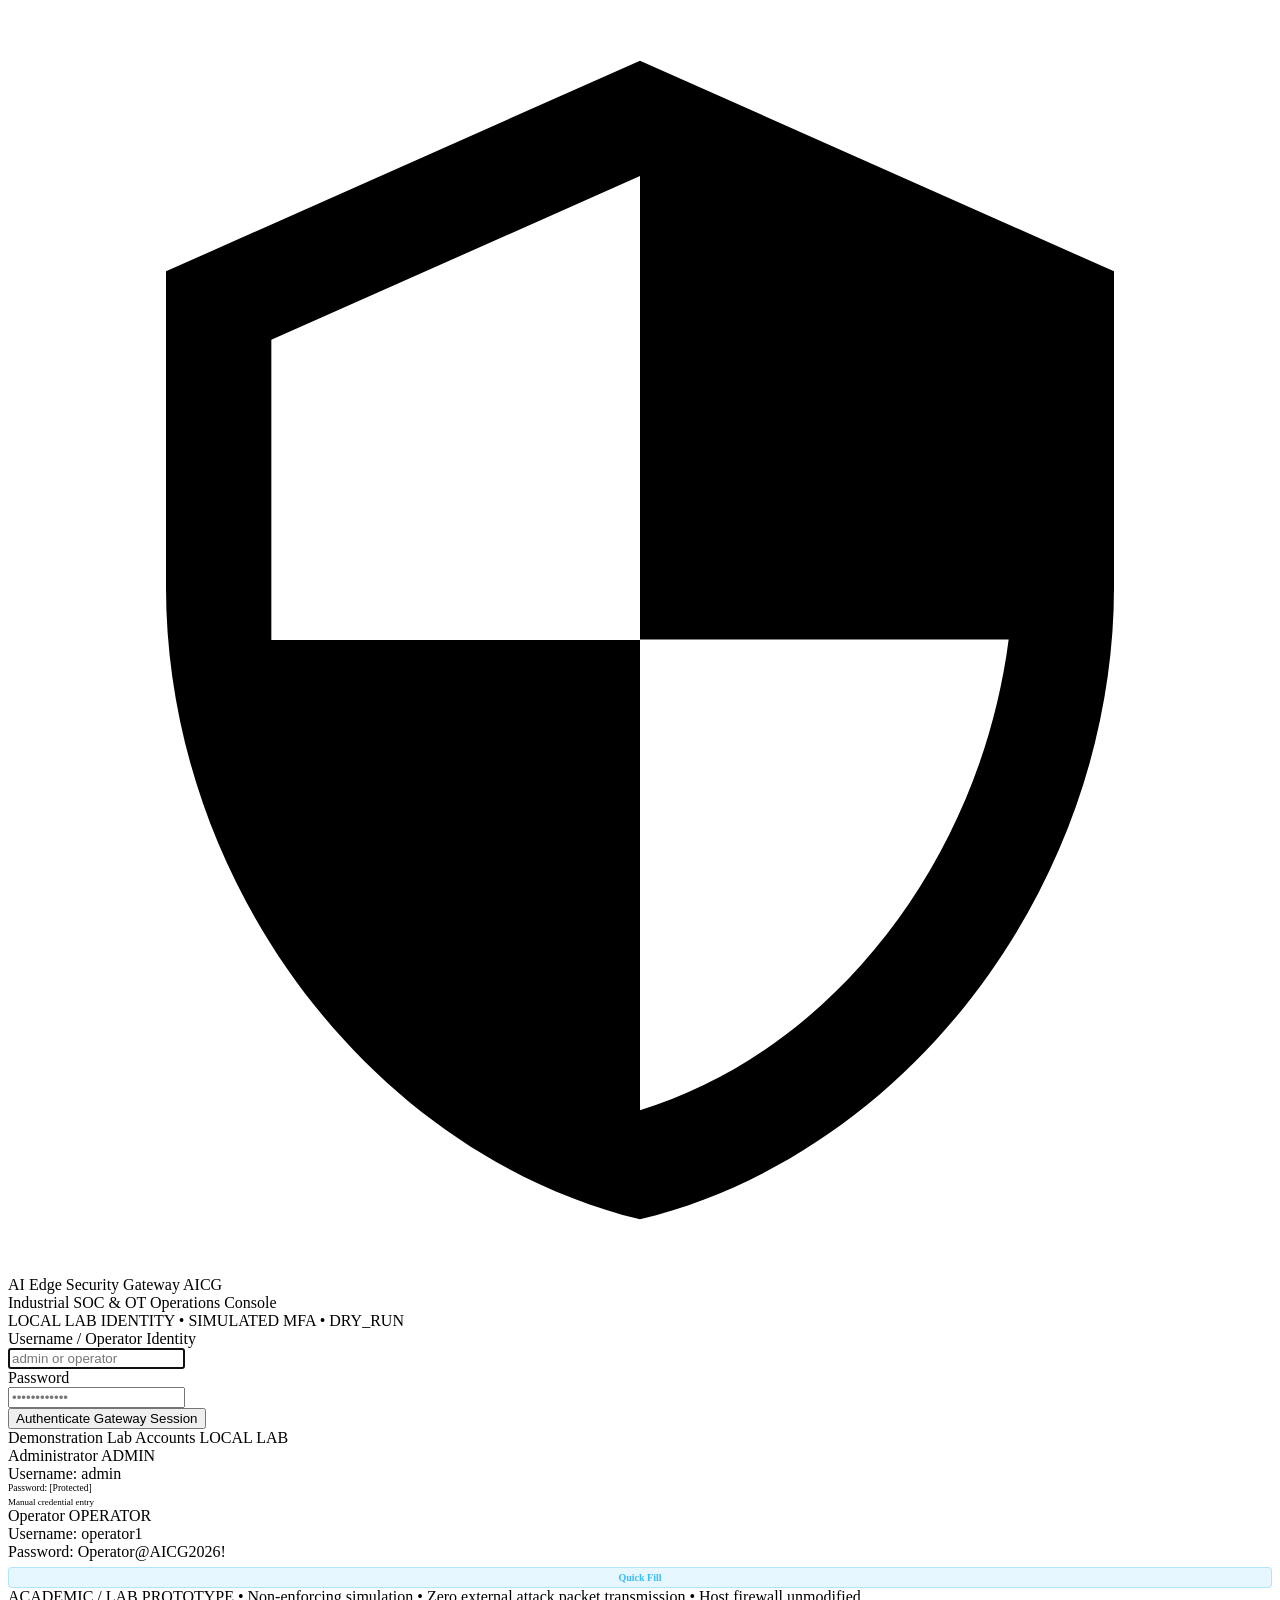
==== frontend/templates/login.html @ eabc94df "fix(auth): update login demonstration accounts with verified operator1 credentials and protect admin" ====
<!DOCTYPE html>
<html lang="en">
<head>
    <meta charset="UTF-8">
    <meta name="viewport" content="width=device-width, initial-scale=1.0">
    <title>AI Edge Security Gateway • AICG Administrative Login</title>
    <link rel="stylesheet" href="/static/css/dashboard.css">
    <link rel="icon" type="image/svg+xml" href="data:image/svg+xml,%3Csvg xmlns='http://www.w3.org/2000/svg' viewBox='0 0 24 24' fill='%2338bdf8'%3E%3Cpath d='M12 1L3 5v6c0 5.55 3.84 10.74 9 12 5.16-1.26 9-6.45 9-12V5l-9-4zm0 10.99h7c-.53 4.12-3.28 7.79-7 8.94V12H5V6.3l7-3.11v8.8z'/%3E%3C/svg%3E">
    <style>
        .btn-quick-fill-action {
            margin-top: 6px;
            padding: 4px 8px;
            background: rgba(56, 189, 248, 0.12);
            color: var(--cyan, #38bdf8);
            border: 1px solid rgba(56, 189, 248, 0.3);
            border-radius: var(--radius-sm, 4px);
            font-family: var(--font-sans);
            font-size: 10px;
            font-weight: 600;
            cursor: pointer;
            text-align: center;
            width: 100%;
            transition: background 0.15s ease, border-color 0.15s ease, color 0.15s ease;
        }
        .btn-quick-fill-action:hover {
            background: rgba(56, 189, 248, 0.22);
            border-color: rgba(56, 189, 248, 0.6);
            color: #ffffff;
        }
    </style>
</head>
<body>

<div class="auth-viewport login-page-wrapper">
    <div class="auth-container">

        <div class="auth-card login-card">
            <!-- Card Header -->
            <div class="auth-header login-header">
                <div class="auth-brand-badge login-brand-shield" aria-hidden="true">
                    <svg viewBox="0 0 24 24">
                        <path d="M12 1L3 5v6c0 5.55 3.84 10.74 9 12 5.16-1.26 9-6.45 9-12V5l-9-4zm0 10.99h7c-.53 4.12-3.28 7.79-7 8.94V12H5V6.3l7-3.11v8.8z"/>
                    </svg>
                </div>
                <div class="auth-title-row login-title">
                    <span>AI Edge Security Gateway</span>
                    <span class="auth-version-tag tag">AICG</span>
                </div>
                <div class="auth-subtitle login-subtitle">Industrial SOC &amp; OT Operations Console</div>
            </div>

            <!-- Scope & Safety Badge -->
            <div class="auth-scope-strip login-scope-banner">
                <span class="auth-status-dot"></span>
                <span>LOCAL LAB IDENTITY • SIMULATED MFA • DRY_RUN</span>
            </div>

            <!-- Form Body -->
            <div class="auth-body login-body">
                <div id="loginStatusMsg" class="auth-status-box login-msg-box" role="alert"></div>

                <form id="loginForm" onsubmit="handleLoginSubmit(event)" autocomplete="off">
                    <div class="auth-form-group form-group">
                        <div class="auth-label-row">
                            <label class="auth-label form-label" for="username">Username / Operator Identity</label>
                        </div>
                        <input type="text" id="username" name="username" class="auth-input form-input" placeholder="admin or operator" required autofocus autocomplete="username">
                    </div>

                    <div class="auth-form-group form-group">
                        <div class="auth-label-row">
                            <label class="auth-label form-label" for="password">Password</label>
                        </div>
                        <input type="password" id="password" name="password" class="auth-input form-input" placeholder="••••••••••••" required autocomplete="current-password">
                    </div>

                    <!-- Progressive-Disclosure Simulated MFA Drawer (starts hidden on fresh page load) -->
                    <div class="auth-mfa-drawer mfa-box" id="mfaContainer" style="display: none;">
                        <div class="auth-mfa-header mfa-box-title">
                            <span class="auth-mfa-title">
                                <svg width="12" height="12" viewBox="0 0 24 24" fill="none" stroke="currentColor" stroke-width="2">
                                    <rect x="3" y="11" width="18" height="11" rx="2" ry="2"></rect>
                                    <path d="M7 11V7a5 5 0 0 1 10 0v4"></path>
                                </svg>
                                Simulated MFA Token
                            </span>
                            <span class="auth-mfa-badge tag">SIMULATED MFA</span>
                        </div>
                        <div class="auth-mfa-hint mfa-hint">
                            Zero-Trust verification step. Enter laboratory verification token: <strong>123456</strong>
                        </div>
                        <input type="text" id="mfaCode" name="mfa_code" class="auth-mfa-input mfa-input" placeholder="123456" maxlength="6" autocomplete="one-time-code">
                    </div>

                    <button type="submit" id="loginSubmitBtn" class="auth-submit-btn btn-login-submit">
                        Authenticate Gateway Session
                    </button>
                </form>

                <!-- Demonstration Lab Credentials -->
                <div class="auth-persona-section login-demo-helper">
                    <div class="auth-persona-header helper-title">
                        <span class="auth-persona-title">Demonstration Lab Accounts</span>
                        <span class="tag" style="color:var(--text-muted); border-color:var(--border-subtle);">LOCAL LAB</span>
                    </div>
                    <div class="auth-persona-grid helper-buttons">
                        <!-- Card 1: Administrator (No password displayed, no quick fill) -->
                        <div class="auth-persona-tile" id="cardAdmin" style="cursor: default;" title="Administrator Account">
                            <div class="auth-persona-top">
                                <span class="auth-persona-name qf-role">Administrator</span>
                                <span class="auth-persona-tag admin">ADMIN</span>
                            </div>
                            <div class="auth-persona-creds qf-creds">Username: admin</div>
                            <div class="auth-persona-creds qf-creds" style="color: var(--text-dim); font-size: 9.5px;">Password: [Protected]</div>
                            <div style="font-size: 9px; color: var(--text-dim); margin-top: auto; padding-top: 4px;">Manual credential entry</div>
                        </div>

                        <!-- Card 2: Operator (operator1 / Operator@AICG2026! with Quick Fill) -->
                        <div class="auth-persona-tile" id="cardOperator" style="cursor: default;" title="Demonstration Operator Account">
                            <div class="auth-persona-top">
                                <span class="auth-persona-name qf-role">Operator</span>
                                <span class="auth-persona-tag operator">OPERATOR</span>
                            </div>
                            <div class="auth-persona-creds qf-creds">Username: operator1</div>
                            <div class="auth-persona-creds qf-creds">Password: Operator@AICG2026!</div>
                            <button type="button" class="btn-quick-fill-action" id="btnQuickOperator" onclick="quickFillOperator()" title="Quick Fill Operator Credentials">
                                Quick Fill
                            </button>
                        </div>
                    </div>
                </div>
            </div>
        </div>

        <!-- Honesty & Scope Footer -->
        <div class="auth-footer login-footer-honesty">
            <div>ACADEMIC / LAB PROTOTYPE • Non-enforcing simulation • Zero external attack packet transmission • Host firewall unmodified</div>
            <div class="auth-footer-tag">GATEWAY INSTANCE: OT-EDGE-AICG-01 • RESTRICTED ACCESS</div>
        </div>

    </div>
</div>

<script>
function quickFillOperator() {
    document.getElementById("username").value = "operator1";
    document.getElementById("password").value = "Operator@AICG2026!";
    const msg = document.getElementById("loginStatusMsg");
    if (msg) {
        msg.className = "auth-status-box success login-msg-box";
        msg.textContent = "Populated Operator demonstration credentials (operator1). Click 'Authenticate Gateway Session' to proceed.";
        msg.style.display = "block";
    }
}

function quickFill(user, pass) {
    if (user === "operator" || user === "operator1") {
        quickFillOperator();
    }
}

async function handleLoginSubmit(event) {
    event.preventDefault();
    const submitBtn = document.getElementById("loginSubmitBtn");
    const msg = document.getElementById("loginStatusMsg");
    const username = document.getElementById("username").value.trim();
    const password = document.getElementById("password").value;
    const mfaCode = document.getElementById("mfaCode").value.trim();

    msg.style.display = "none";
    msg.className = "auth-status-box login-msg-box";
    submitBtn.disabled = true;
    submitBtn.textContent = "Verifying credentials...";

    try {
        const res = await fetch("/api/auth/login", {
            method: "POST",
            headers: { "Content-Type": "application/json" },
            body: JSON.stringify({
                username: username,
                password: password,
                mfa_code: mfaCode || null
            })
        });

        const data = await res.json();

        if (res.ok && data.ok) {
            msg.className = "auth-status-box success login-msg-box";
            msg.textContent = `Authenticated as ${data.user.username} (${data.user.role}). Redirecting to HMI console...`;
            msg.style.display = "block";
            setTimeout(() => {
                const params = new URLSearchParams(window.location.search);
                window.location.href = params.get("next") || "/";
            }, 400);
            return;
        }

        if (res.ok && data.mfa_required) {
            msg.className = "auth-status-box warning login-msg-box";
            msg.textContent = data.message || "Primary credentials verified. Enter simulated MFA verification code (123456).";
            msg.style.display = "block";
            const mfaBox = document.getElementById("mfaContainer");
            if (mfaBox) {
                mfaBox.style.display = "block";
                mfaBox.classList.add("is-active");
            }
            const mfaInput = document.getElementById("mfaCode");
            if (mfaInput) {
                mfaInput.focus();
                mfaInput.value = "";
            }
            submitBtn.disabled = false;
            submitBtn.textContent = "Verify Simulated MFA Token";
            return;
        }

        // Error
        msg.className = "auth-status-box error login-msg-box";
        msg.textContent = data.error || "Authentication failed. Please check credentials.";
        msg.style.display = "block";
        submitBtn.disabled = false;
        submitBtn.textContent = "Authenticate Gateway Session";
    } catch (err) {
        msg.className = "auth-status-box error login-msg-box";
        msg.textContent = "Gateway communication error. Please try again.";
        msg.style.display = "block";
        submitBtn.disabled = false;
        submitBtn.textContent = "Authenticate Gateway Session";
    }
}
</script>

</body>
</html>
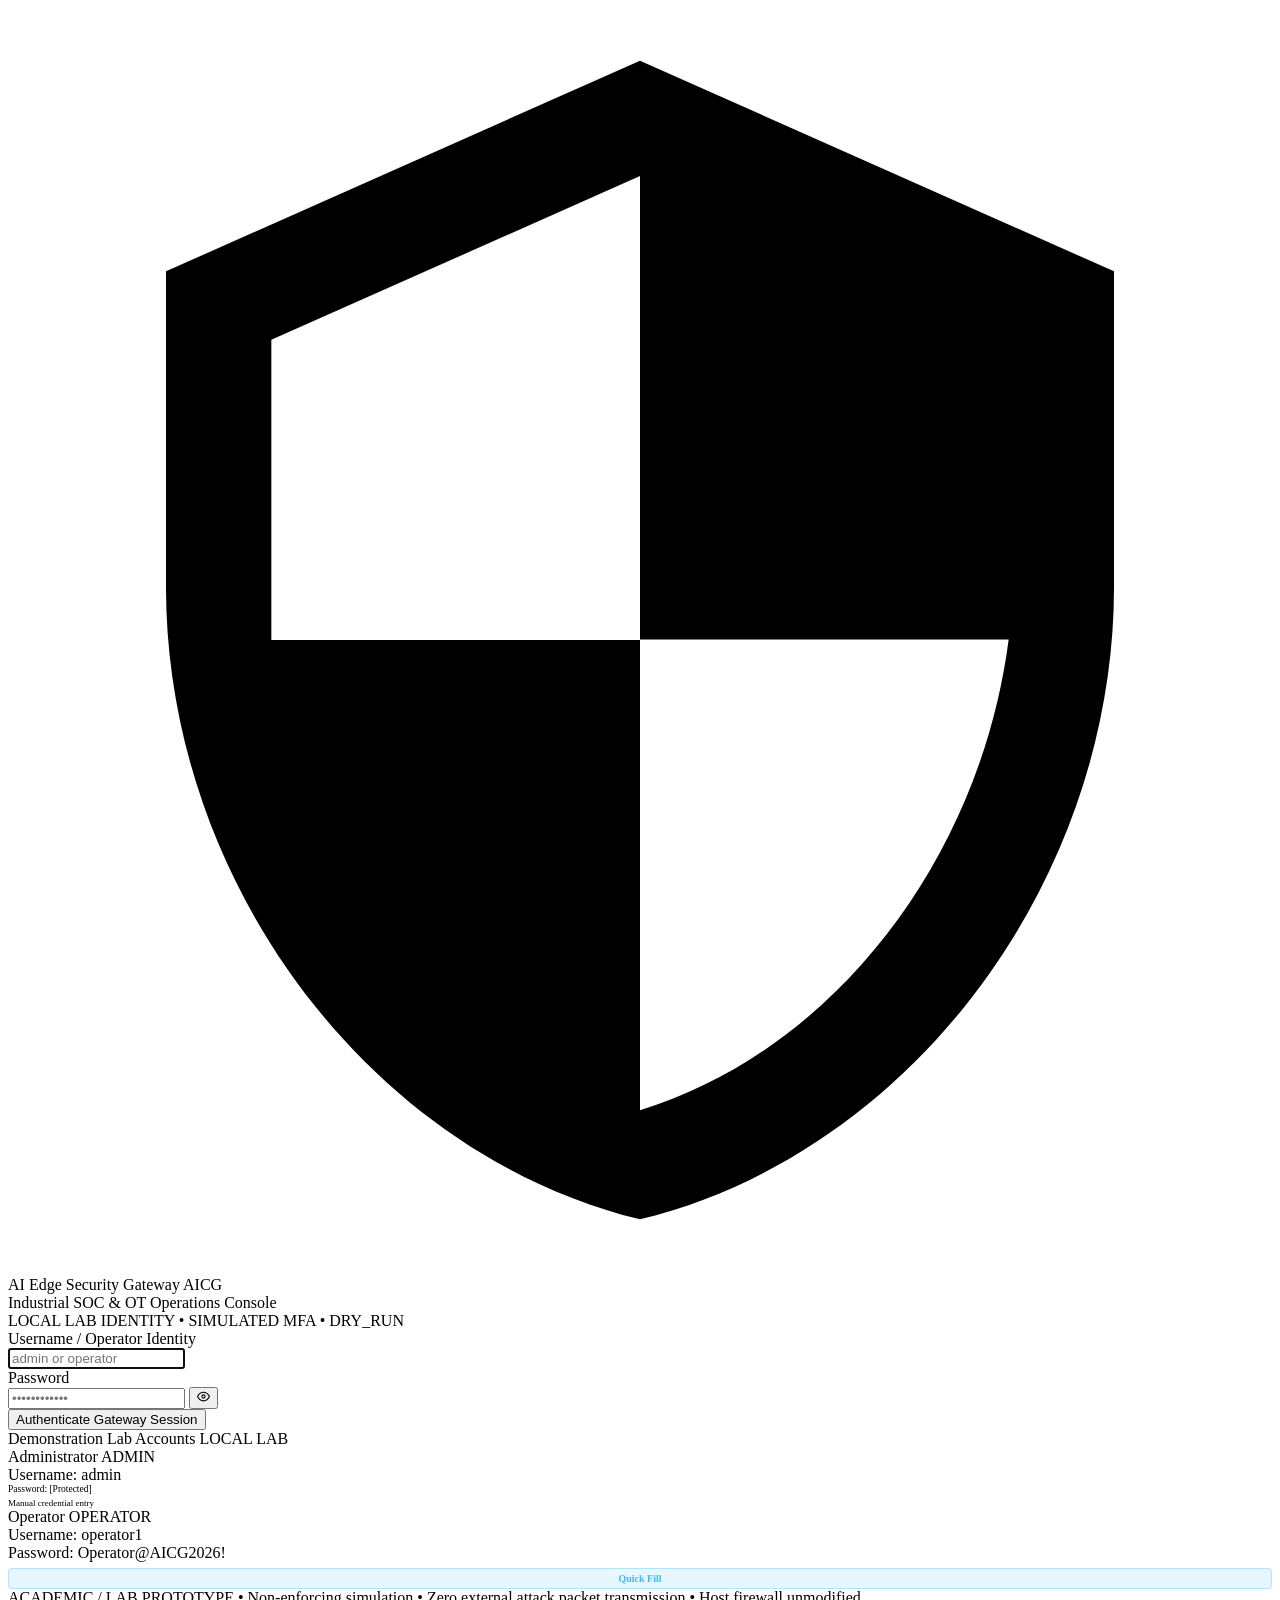
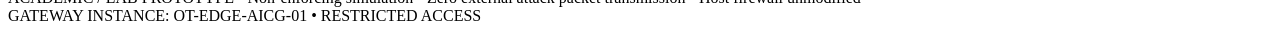
==== commit f05e1ca0: "feat: complete secure admin user management and identity registry" ====
--- a/frontend/templates/login.html
+++ b/frontend/templates/login.html
@@ -49,87 +49,160 @@
                 <div class="auth-subtitle login-subtitle">Industrial SOC &amp; OT Operations Console</div>
             </div>
 
-            <!-- Scope & Safety Badge -->
-            <div class="auth-scope-strip login-scope-banner">
-                <span class="auth-status-dot"></span>
-                <span>LOCAL LAB IDENTITY • SIMULATED MFA • DRY_RUN</span>
+            <!-- View 1: Standard Login Form & Demo Credentials -->
+            <div id="loginViewWrapper">
+                <!-- Scope & Safety Badge -->
+                <div class="auth-scope-strip login-scope-banner">
+                    <span class="auth-status-dot"></span>
+                    <span>LOCAL LAB IDENTITY • SIMULATED MFA • DRY_RUN</span>
+                </div>
+
+                <!-- Form Body -->
+                <div class="auth-body login-body">
+                    <div id="loginStatusMsg" class="auth-status-box login-msg-box" role="alert"></div>
+
+                    <form id="loginForm" onsubmit="handleLoginSubmit(event)" autocomplete="off">
+                        <div class="auth-form-group form-group">
+                            <div class="auth-label-row">
+                                <label class="auth-label form-label" for="username">Username / Operator Identity</label>
+                            </div>
+                            <input type="text" id="username" name="username" class="auth-input form-input" placeholder="admin or operator" required autofocus autocomplete="username">
+                        </div>
+
+                        <div class="auth-form-group form-group">
+                            <div class="auth-label-row">
+                                <label class="auth-label form-label" for="password">Password</label>
+                            </div>
+                            <div class="password-input-wrapper">
+                                <input type="password" id="password" name="password" class="auth-input form-input" placeholder="••••••••••••" required autocomplete="current-password">
+                                <button type="button" class="password-toggle-btn" onclick="togglePasswordVisibility('password', this)" title="Show/Hide Password" aria-label="Show password">
+                                    <svg width="13" height="13" viewBox="0 0 24 24" fill="none" stroke="currentColor" stroke-width="2"><path d="M1 12s4-8 11-8 11 8 11 8-4 8-11 8-11-8-11-8z"/><circle cx="12" cy="12" r="3"/></svg>
+                                </button>
+                            </div>
+                        </div>
+
+                        <!-- Progressive-Disclosure Simulated MFA Drawer (starts hidden on fresh page load) -->
+                        <div class="auth-mfa-drawer mfa-box" id="mfaContainer" style="display: none;">
+                            <div class="auth-mfa-header mfa-box-title">
+                                <span class="auth-mfa-title">
+                                    <svg width="12" height="12" viewBox="0 0 24 24" fill="none" stroke="currentColor" stroke-width="2">
+                                        <rect x="3" y="11" width="18" height="11" rx="2" ry="2"></rect>
+                                        <path d="M7 11V7a5 5 0 0 1 10 0v4"></path>
+                                    </svg>
+                                    Simulated MFA Token
+                                </span>
+                                <span class="auth-mfa-badge tag">SIMULATED MFA</span>
+                            </div>
+                            <div class="auth-mfa-hint mfa-hint">
+                                Zero-Trust verification step. Enter laboratory verification token: <strong>123456</strong>
+                            </div>
+                            <input type="text" id="mfaCode" name="mfa_code" class="auth-mfa-input mfa-input" placeholder="123456" maxlength="6" autocomplete="one-time-code">
+                        </div>
+
+                        <button type="submit" id="loginSubmitBtn" class="auth-submit-btn btn-login-submit">
+                            Authenticate Gateway Session
+                        </button>
+                    </form>
+
+                    <!-- Demonstration Lab Credentials -->
+                    <div class="auth-persona-section login-demo-helper">
+                        <div class="auth-persona-header helper-title">
+                            <span class="auth-persona-title">Demonstration Lab Accounts</span>
+                            <span class="tag" style="color:var(--text-muted); border-color:var(--border-subtle);">LOCAL LAB</span>
+                        </div>
+                        <div class="auth-persona-grid helper-buttons">
+                            <!-- Card 1: Administrator (No password displayed, no quick fill) -->
+                            <div class="auth-persona-tile" id="cardAdmin" style="cursor: default;" title="Administrator Account">
+                                <div class="auth-persona-top">
+                                    <span class="auth-persona-name qf-role">Administrator</span>
+                                    <span class="auth-persona-tag admin">ADMIN</span>
+                                </div>
+                                <div class="auth-persona-creds qf-creds">Username: admin</div>
+                                <div class="auth-persona-creds qf-creds" style="color: var(--text-dim); font-size: 9.5px;">Password: [Protected]</div>
+                                <div style="font-size: 9px; color: var(--text-dim); margin-top: auto; padding-top: 4px;">Manual credential entry</div>
+                            </div>
+
+                            <!-- Card 2: Operator (operator1 / Operator@AICG2026! with Quick Fill) -->
+                            <div class="auth-persona-tile" id="cardOperator" style="cursor: default;" title="Demonstration Operator Account">
+                                <div class="auth-persona-top">
+                                    <span class="auth-persona-name qf-role">Operator</span>
+                                    <span class="auth-persona-tag operator">OPERATOR</span>
+                                </div>
+                                <div class="auth-persona-creds qf-creds">Username: operator1</div>
+                                <div class="auth-persona-creds qf-creds">Password: Operator@AICG2026!</div>
+                                <button type="button" class="btn-quick-fill-action" id="btnQuickOperator" onclick="quickFillOperator()" title="Quick Fill Operator Credentials">
+                                    Quick Fill
+                                </button>
+                            </div>
+                        </div>
+                    </div>
+                </div>
             </div>
 
-            <!-- Form Body -->
-            <div class="auth-body login-body">
-                <div id="loginStatusMsg" class="auth-status-box login-msg-box" role="alert"></div>
-
-                <form id="loginForm" onsubmit="handleLoginSubmit(event)" autocomplete="off">
-                    <div class="auth-form-group form-group">
-                        <div class="auth-label-row">
-                            <label class="auth-label form-label" for="username">Username / Operator Identity</label>
-                        </div>
-                        <input type="text" id="username" name="username" class="auth-input form-input" placeholder="admin or operator" required autofocus autocomplete="username">
+            <!-- View 2: Dedicated Mandatory Password Change Interface (Restricted Session) -->
+            <div id="mandatoryPasswordChangeWrapper" style="display: none;">
+                <!-- Scope & Alert Banner -->
+                <div class="auth-scope-strip login-scope-banner" style="background: rgba(245,158,11,0.12); border-color: rgba(245,158,11,0.3); color: var(--amber);">
+                    <span class="auth-status-dot" style="background: var(--amber);"></span>
+                    <span>MANDATORY PASSWORD CHANGE REQUIRED</span>
+                </div>
+
+                <div class="auth-body login-body">
+                    <div id="passwordChangeStatusMsg" class="auth-status-box login-msg-box" role="alert" style="display: none;"></div>
+
+                    <div style="font-size: 11px; color: var(--text-secondary); margin-bottom: 14px; line-height: 1.45; background: rgba(255,255,255,0.03); border: 1px solid var(--border-subtle); border-radius: var(--radius-sm); padding: 10px 12px;">
+                        An administrator has initiated a password reset for account <strong id="pwdChangeUsernameDisplay" style="color: var(--text-primary); font-family: var(--font-mono);">--</strong>. You must establish a new secure private password before console access is granted.
                     </div>
 
-                    <div class="auth-form-group form-group">
-                        <div class="auth-label-row">
-                            <label class="auth-label form-label" for="password">Password</label>
-                        </div>
-                        <input type="password" id="password" name="password" class="auth-input form-input" placeholder="••••••••••••" required autocomplete="current-password">
-                    </div>
-
-                    <!-- Progressive-Disclosure Simulated MFA Drawer (starts hidden on fresh page load) -->
-                    <div class="auth-mfa-drawer mfa-box" id="mfaContainer" style="display: none;">
-                        <div class="auth-mfa-header mfa-box-title">
-                            <span class="auth-mfa-title">
-                                <svg width="12" height="12" viewBox="0 0 24 24" fill="none" stroke="currentColor" stroke-width="2">
-                                    <rect x="3" y="11" width="18" height="11" rx="2" ry="2"></rect>
-                                    <path d="M7 11V7a5 5 0 0 1 10 0v4"></path>
-                                </svg>
-                                Simulated MFA Token
-                            </span>
-                            <span class="auth-mfa-badge tag">SIMULATED MFA</span>
-                        </div>
-                        <div class="auth-mfa-hint mfa-hint">
-                            Zero-Trust verification step. Enter laboratory verification token: <strong>123456</strong>
-                        </div>
-                        <input type="text" id="mfaCode" name="mfa_code" class="auth-mfa-input mfa-input" placeholder="123456" maxlength="6" autocomplete="one-time-code">
-                    </div>
-
-                    <button type="submit" id="loginSubmitBtn" class="auth-submit-btn btn-login-submit">
-                        Authenticate Gateway Session
-                    </button>
-                </form>
-
-                <!-- Demonstration Lab Credentials -->
-                <div class="auth-persona-section login-demo-helper">
-                    <div class="auth-persona-header helper-title">
-                        <span class="auth-persona-title">Demonstration Lab Accounts</span>
-                        <span class="tag" style="color:var(--text-muted); border-color:var(--border-subtle);">LOCAL LAB</span>
-                    </div>
-                    <div class="auth-persona-grid helper-buttons">
-                        <!-- Card 1: Administrator (No password displayed, no quick fill) -->
-                        <div class="auth-persona-tile" id="cardAdmin" style="cursor: default;" title="Administrator Account">
-                            <div class="auth-persona-top">
-                                <span class="auth-persona-name qf-role">Administrator</span>
-                                <span class="auth-persona-tag admin">ADMIN</span>
-                            </div>
-                            <div class="auth-persona-creds qf-creds">Username: admin</div>
-                            <div class="auth-persona-creds qf-creds" style="color: var(--text-dim); font-size: 9.5px;">Password: [Protected]</div>
-                            <div style="font-size: 9px; color: var(--text-dim); margin-top: auto; padding-top: 4px;">Manual credential entry</div>
-                        </div>
-
-                        <!-- Card 2: Operator (operator1 / Operator@AICG2026! with Quick Fill) -->
-                        <div class="auth-persona-tile" id="cardOperator" style="cursor: default;" title="Demonstration Operator Account">
-                            <div class="auth-persona-top">
-                                <span class="auth-persona-name qf-role">Operator</span>
-                                <span class="auth-persona-tag operator">OPERATOR</span>
-                            </div>
-                            <div class="auth-persona-creds qf-creds">Username: operator1</div>
-                            <div class="auth-persona-creds qf-creds">Password: Operator@AICG2026!</div>
-                            <button type="button" class="btn-quick-fill-action" id="btnQuickOperator" onclick="quickFillOperator()" title="Quick Fill Operator Credentials">
-                                Quick Fill
-                            </button>
-                        </div>
-                    </div>
+                    <form id="passwordChangeForm" onsubmit="handlePasswordChangeSubmit(event)" autocomplete="off">
+                        <div class="auth-form-group form-group">
+                            <div class="auth-label-row">
+                                <label class="auth-label form-label" for="currentPassword">Current Temporary Password</label>
+                            </div>
+                            <div class="password-input-wrapper">
+                                <input type="password" id="currentPassword" name="current_password" class="auth-input form-input" placeholder="Enter temporary password" required autocomplete="current-password">
+                                <button type="button" class="password-toggle-btn" onclick="togglePasswordVisibility('currentPassword', this)" title="Show/Hide Password" aria-label="Show password">
+                                    <svg width="13" height="13" viewBox="0 0 24 24" fill="none" stroke="currentColor" stroke-width="2"><path d="M1 12s4-8 11-8 11 8 11 8-4 8-11 8-11-8-11-8z"/><circle cx="12" cy="12" r="3"/></svg>
+                                </button>
+                            </div>
+                        </div>
+
+                        <div class="auth-form-group form-group">
+                            <div class="auth-label-row">
+                                <label class="auth-label form-label" for="newPassword">New Password</label>
+                            </div>
+                            <div class="password-input-wrapper">
+                                <input type="password" id="newPassword" name="new_password" class="auth-input form-input" placeholder="Minimum 8 characters" required autocomplete="new-password">
+                                <button type="button" class="password-toggle-btn" onclick="togglePasswordVisibility('newPassword', this)" title="Show/Hide Password" aria-label="Show password">
+                                    <svg width="13" height="13" viewBox="0 0 24 24" fill="none" stroke="currentColor" stroke-width="2"><path d="M1 12s4-8 11-8 11 8 11 8-4 8-11 8-11-8-11-8z"/><circle cx="12" cy="12" r="3"/></svg>
+                                </button>
+                            </div>
+                            <div style="font-size: 10px; color: var(--text-muted); margin-top: 4px;">Policy requirement: At least 8 characters. Must not match current password.</div>
+                        </div>
+
+                        <div class="auth-form-group form-group">
+                            <div class="auth-label-row">
+                                <label class="auth-label form-label" for="confirmPassword">Confirm New Password</label>
+                            </div>
+                            <div class="password-input-wrapper">
+                                <input type="password" id="confirmPassword" name="confirm_password" class="auth-input form-input" placeholder="Re-enter new password" required autocomplete="new-password">
+                                <button type="button" class="password-toggle-btn" onclick="togglePasswordVisibility('confirmPassword', this)" title="Show/Hide Password" aria-label="Show password">
+                                    <svg width="13" height="13" viewBox="0 0 24 24" fill="none" stroke="currentColor" stroke-width="2"><path d="M1 12s4-8 11-8 11 8 11 8-4 8-11 8-11-8-11-8z"/><circle cx="12" cy="12" r="3"/></svg>
+                                </button>
+                            </div>
+                        </div>
+
+                        <button type="submit" id="changePasswordSubmitBtn" class="auth-submit-btn btn-login-submit" style="margin-top: 10px;">
+                            Update Password &amp; Proceed to Console
+                        </button>
+
+                        <button type="button" class="btn-cancel-auth" onclick="cancelPasswordChangeAndSignOut()" style="margin-top: 8px; width: 100%; padding: 8px; background: transparent; border: 1px solid var(--border-medium); color: var(--text-secondary); border-radius: var(--radius-sm); font-size: 11px; cursor: pointer; transition: all 0.15s ease;">
+                            Cancel &amp; Sign Out
+                        </button>
+                    </form>
                 </div>
             </div>
+
         </div>
 
         <!-- Honesty & Scope Footer -->
@@ -153,9 +226,151 @@
     }
 }
 
-function quickFill(user, pass) {
-    if (user === "operator" || user === "operator1") {
-        quickFillOperator();
+function togglePasswordVisibility(inputId, btnEl) {
+    const input = document.getElementById(inputId);
+    if (!input) return;
+    const isPassword = input.type === "password";
+    input.type = isPassword ? "text" : "password";
+
+    if (btnEl) {
+        btnEl.setAttribute("aria-label", isPassword ? "Hide password" : "Show password");
+        btnEl.innerHTML = isPassword
+            ? `<svg width="13" height="13" viewBox="0 0 24 24" fill="none" stroke="currentColor" stroke-width="2"><path d="M17.94 17.94A10.07 10.07 0 0 1 12 20c-7 0-11-8-11-8a18.45 18.45 0 0 1 5.06-5.94M9.9 4.24A9.12 9.12 0 0 1 12 4c7 0 11 8 11 8a18.5 18.5 0 0 1-2.16 3.19m-6.72-1.07a3 3 0 1 1-4.24-4.24"/><line x1="1" y1="1" x2="23" y2="23"/></svg>`
+            : `<svg width="13" height="13" viewBox="0 0 24 24" fill="none" stroke="currentColor" stroke-width="2"><path d="M1 12s4-8 11-8 11 8 11 8-4 8-11 8-11-8-11-8z"/><circle cx="12" cy="12" r="3"/></svg>`;
+    }
+}
+
+function showMandatoryPasswordChangeView(username) {
+    const loginWrapper = document.getElementById("loginViewWrapper");
+    const pwdWrapper = document.getElementById("mandatoryPasswordChangeWrapper");
+    const userDisplay = document.getElementById("pwdChangeUsernameDisplay");
+    const msg = document.getElementById("passwordChangeStatusMsg");
+
+    if (loginWrapper) loginWrapper.style.display = "none";
+    if (pwdWrapper) pwdWrapper.style.display = "block";
+    if (userDisplay) userDisplay.textContent = username || "Operator";
+    if (msg) {
+        msg.className = "auth-status-box warning login-msg-box";
+        msg.textContent = "Temporary credentials verified. A private password change is mandatory before accessing console services.";
+        msg.style.display = "block";
+    }
+    const currentInput = document.getElementById("currentPassword");
+    if (currentInput) {
+        currentInput.value = "";
+        currentInput.focus();
+    }
+    const newPassInput = document.getElementById("newPassword");
+    if (newPassInput) newPassInput.value = "";
+    const confirmPassInput = document.getElementById("confirmPassword");
+    if (confirmPassInput) confirmPassInput.value = "";
+}
+
+function showLoginView() {
+    const loginWrapper = document.getElementById("loginViewWrapper");
+    const pwdWrapper = document.getElementById("mandatoryPasswordChangeWrapper");
+    if (loginWrapper) loginWrapper.style.display = "block";
+    if (pwdWrapper) pwdWrapper.style.display = "none";
+}
+
+async function cancelPasswordChangeAndSignOut() {
+    try {
+        await fetch("/api/auth/logout", { method: "POST" });
+    } catch (e) {
+        console.warn("Logout error:", e);
+    }
+    showLoginView();
+    const msg = document.getElementById("loginStatusMsg");
+    if (msg) {
+        msg.className = "auth-status-box info login-msg-box";
+        msg.textContent = "Session terminated. Enter credentials to log in.";
+        msg.style.display = "block";
+    }
+}
+
+async function handlePasswordChangeSubmit(event) {
+    event.preventDefault();
+    const submitBtn = document.getElementById("changePasswordSubmitBtn");
+    const msg = document.getElementById("passwordChangeStatusMsg");
+    const currentPassword = document.getElementById("currentPassword").value;
+    const newPassword = document.getElementById("newPassword").value;
+    const confirmPassword = document.getElementById("confirmPassword").value;
+
+    if (!currentPassword || !newPassword || !confirmPassword) {
+        msg.className = "auth-status-box error login-msg-box";
+        msg.textContent = "All password fields are required.";
+        msg.style.display = "block";
+        return;
+    }
+
+    if (newPassword.length < 8) {
+        msg.className = "auth-status-box error login-msg-box";
+        msg.textContent = "New password must be at least 8 characters long.";
+        msg.style.display = "block";
+        return;
+    }
+
+    if (newPassword !== confirmPassword) {
+        msg.className = "auth-status-box error login-msg-box";
+        msg.textContent = "New password and confirmation do not match.";
+        msg.style.display = "block";
+        return;
+    }
+
+    if (newPassword === currentPassword) {
+        msg.className = "auth-status-box error login-msg-box";
+        msg.textContent = "New password cannot be identical to the temporary current password.";
+        msg.style.display = "block";
+        return;
+    }
+
+    msg.style.display = "none";
+    submitBtn.disabled = true;
+    submitBtn.textContent = "Updating password...";
+
+    try {
+        const res = await fetch("/api/auth/change-password", {
+            method: "POST",
+            headers: { "Content-Type": "application/json" },
+            body: JSON.stringify({
+                current_password: currentPassword,
+                new_password: newPassword
+            })
+        });
+
+        const data = await res.json();
+
+        if (res.ok && data.ok) {
+            msg.className = "auth-status-box success login-msg-box";
+            msg.textContent = "Password updated successfully! Elevating gateway session and entering console...";
+            msg.style.display = "block";
+            // Clear inputs
+            document.getElementById("currentPassword").value = "";
+            document.getElementById("newPassword").value = "";
+            document.getElementById("confirmPassword").value = "";
+            setTimeout(() => {
+                const params = new URLSearchParams(window.location.search);
+                window.location.href = params.get("next") || "/";
+            }, 500);
+            return;
+        }
+
+        // Error handling
+        msg.className = "auth-status-box error login-msg-box";
+        let errMsg = data.error || "Password change failed.";
+        if (data.code === "INVALID_CURRENT_PASSWORD") {
+            errMsg = "The current temporary password entered is incorrect.";
+        } else if (data.code === "PASSWORD_REUSED") {
+            errMsg = "New password cannot be the same as the current password.";
+        }
+        msg.textContent = errMsg;
+        msg.style.display = "block";
+    } catch (err) {
+        msg.className = "auth-status-box error login-msg-box";
+        msg.textContent = "Gateway communication error while updating password.";
+        msg.style.display = "block";
+    } finally {
+        submitBtn.disabled = false;
+        submitBtn.textContent = "Update Password & Proceed to Console";
     }
 }
 
@@ -186,6 +401,11 @@
         const data = await res.json();
 
         if (res.ok && data.ok) {
+            if (data.must_change_password) {
+                showMandatoryPasswordChangeView(data.user?.username || username);
+                return;
+            }
+
             msg.className = "auth-status-box success login-msg-box";
             msg.textContent = `Authenticated as ${data.user.username} (${data.user.role}). Redirecting to HMI console...`;
             msg.style.display = "block";
@@ -229,6 +449,26 @@
         submitBtn.textContent = "Authenticate Gateway Session";
     }
 }
+
+// On page load: check auth status for restricted sessions or existing sessions
+document.addEventListener("DOMContentLoaded", async () => {
+    try {
+        const res = await fetch("/api/auth/status", { cache: "no-store" });
+        if (res.ok) {
+            const data = await res.json();
+            if (data.authenticated) {
+                if (data.must_change_password) {
+                    showMandatoryPasswordChangeView(data.user?.username || "");
+                } else {
+                    const params = new URLSearchParams(window.location.search);
+                    window.location.href = params.get("next") || "/";
+                }
+            }
+        }
+    } catch (e) {
+        // Not logged in or network error, stay on login view
+    }
+});
 </script>
 
 </body>
